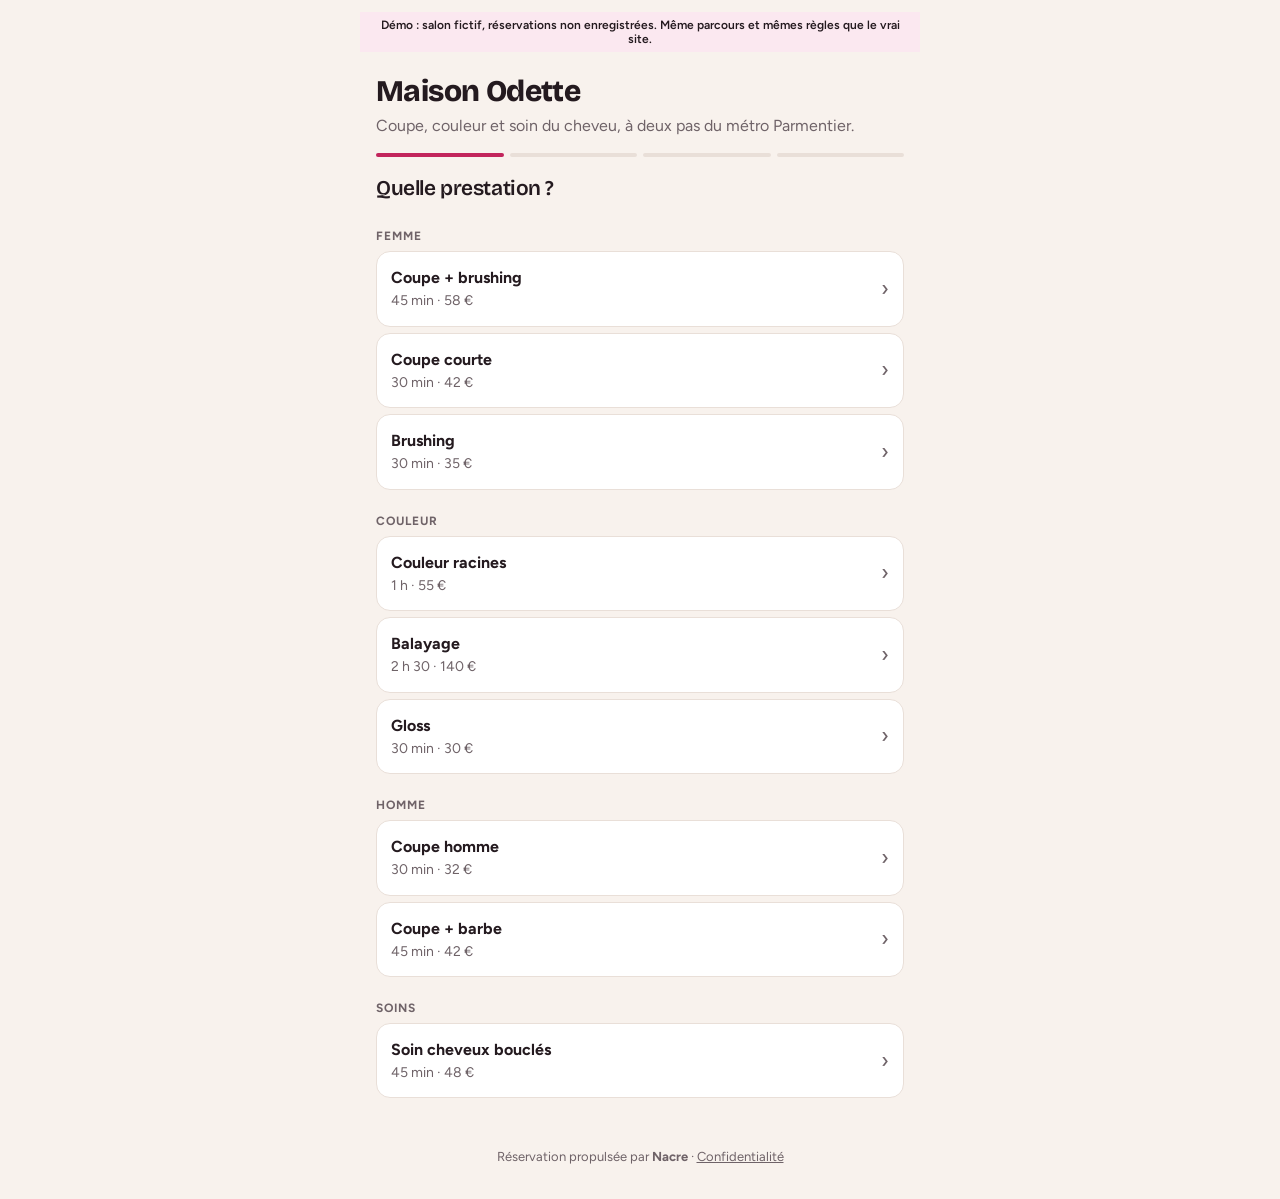
==== index.html @ 0af45c23 "Démo du site de réservation Nacre" ====
<!doctype html>
<html lang="fr">
  <head>
    <meta charset="utf-8" />
    <meta name="viewport" content="width=device-width, initial-scale=1, viewport-fit=cover" />
    <meta name="theme-color" content="#f8f2ed" media="(prefers-color-scheme: light)" />
    <meta name="theme-color" content="#241a1f" media="(prefers-color-scheme: dark)" />
    <title>Prendre rendez-vous</title>
    <link rel="icon" href="./favicon.svg" type="image/svg+xml" />
    <link rel="preconnect" href="https://fonts.googleapis.com" />
    <link rel="preconnect" href="https://fonts.gstatic.com" crossorigin />
    <link
      rel="stylesheet"
      href="https://fonts.googleapis.com/css2?family=Bricolage+Grotesque:opsz,wght@12..96,600;12..96,800&family=Figtree:wght@400;500;600;700&display=swap"
    />
    <script type="module" crossorigin src="./assets/index-3bHkQhDy.js"></script>
    <link rel="stylesheet" crossorigin href="./assets/index-DagmU7ze.css">
  </head>
  <body>
    <div id="root"></div>
  </body>
</html>
---- assets/index-DagmU7ze.css ----
:root{--bg: #f8f2ed;--card: #ffffff;--fg: #241a1f;--muted: #6f6368;--line: #e9dfd8;--accent: #c2255c;--accent-ink: #ffffff;--accent-soft: #fbe8f0;--ok: #1d8257;--danger: #b42318;--display: "Bricolage Grotesque", "Avenir Next", system-ui, sans-serif;--body: "Figtree", -apple-system, system-ui, sans-serif;color-scheme:light}@media(prefers-color-scheme:dark){:root{--bg: #241a1f;--card: #2f2328;--fg: #f8f2ed;--muted: #b8aab0;--line: #43343b;--accent: #f0598a;--accent-ink: #1b0a12;--accent-soft: #3a1827;color-scheme:dark}}*{box-sizing:border-box}html,body{margin:0;background:var(--bg);color:var(--fg);font-family:var(--body);font-size:16px;line-height:1.45}.shell{max-width:560px;margin:0 auto;padding-block:max(16px,env(safe-area-inset-top)) 32px;padding-left:max(16px,env(safe-area-inset-left));padding-right:max(16px,env(safe-area-inset-right));display:flex;flex-direction:column;gap:16px;min-height:100dvh}h1,h2{font-family:var(--display);letter-spacing:-.02em;margin:0;text-wrap:balance}h1{font-size:30px;font-weight:800;line-height:1.05}h2{font-size:21px;font-weight:600;margin-bottom:12px}p{margin:0}.muted{color:var(--muted)}.small{font-size:13px}.head{padding-top:8px;display:flex;flex-direction:column;gap:6px}.steps{display:flex;gap:6px}.steps span{flex:1;height:4px;border-radius:2px;background:var(--line);transition:background .25s}.steps span.on{background:var(--accent)}.summary{display:flex;flex-wrap:wrap;gap:8px}.pill{font:600 13px var(--body);color:var(--fg);background:var(--accent-soft);border:0;border-radius:999px;padding:7px 12px;cursor:pointer}section{display:flex;flex-direction:column;gap:6px}.group{display:flex;flex-direction:column;gap:6px;margin-bottom:10px}.cat{font:700 12px var(--body);text-transform:uppercase;letter-spacing:.08em;color:var(--muted);margin:8px 0 2px}.row{display:flex;align-items:center;gap:12px;width:100%;text-align:left;background:var(--card);color:var(--fg);border:1px solid var(--line);border-radius:14px;padding:14px;font:inherit;cursor:pointer;transition:transform .1s,border-color .15s}.row:active{transform:scale(.985)}.row.picked{border-color:var(--accent)}.row-main{display:flex;flex-direction:column;gap:2px;flex:1;min-width:0}.row-main .muted{font-size:14px}.dot{width:10px;height:10px;border-radius:50%;flex:none}.chev{color:var(--muted);font-size:22px;line-height:1}.link{background:none;border:0;color:var(--accent);font:600 15px var(--body);padding:6px 0;cursor:pointer;text-align:left}.back{align-self:flex-start;margin-bottom:2px}.days{display:flex;gap:6px;overflow-x:auto;padding-bottom:6px;margin:0 -16px;padding-left:16px;padding-right:16px;scrollbar-width:none}.days::-webkit-scrollbar{display:none}.day{flex:none;width:64px;display:flex;flex-direction:column;align-items:center;gap:2px;padding:8px 4px;border-radius:12px;border:1px solid var(--line);background:var(--card);color:var(--fg);font:inherit;cursor:pointer}.day .wd{font-size:11px;font-weight:700;text-transform:uppercase;letter-spacing:.04em}.day .dn{font:700 20px var(--display)}.day .cnt{font-size:10px;color:var(--accent);font-weight:600;white-space:nowrap}.day.on{background:var(--fg);color:var(--bg);border-color:var(--fg)}.day.on .cnt{color:var(--bg)}.day.off{opacity:.5;cursor:default}.day.off .cnt{color:var(--muted)}.times{display:grid;grid-template-columns:repeat(auto-fill,minmax(76px,1fr));gap:8px}.time{padding:10px 0;border-radius:10px;border:1px solid var(--line);background:var(--card);color:var(--fg);font:600 15px var(--body);font-variant-numeric:tabular-nums;cursor:pointer}.time.on,.time:active{background:var(--accent);color:var(--accent-ink);border-color:var(--accent)}.form{display:flex;flex-direction:column;gap:14px}.form label{display:flex;flex-direction:column;gap:6px;font-weight:600;font-size:14px}.form input:not([type=checkbox]){font:400 17px var(--body);color:var(--fg);background:var(--card);border:1px solid var(--line);border-radius:12px;padding:12px 14px;width:100%}.form input:focus{outline:2px solid var(--accent);outline-offset:1px;border-color:transparent}.check{flex-direction:row!important;align-items:flex-start;gap:10px!important;font-weight:400!important}.check input{margin-top:3px;accent-color:var(--accent);width:18px;height:18px}.btn{display:block;width:100%;text-align:center;text-decoration:none;background:var(--accent);color:var(--accent-ink);border:0;border-radius:14px;padding:15px;font:700 17px var(--body);cursor:pointer;transition:transform .1s}.btn:active{transform:scale(.98)}.btn:disabled{opacity:.6}.btn.danger{background:var(--danger);color:#fff}.err{color:var(--danger);font-weight:600}.done{align-items:center;text-align:center;gap:12px;padding-top:16px}.done .ok{width:64px;height:64px;border-radius:50%;background:var(--ok);color:#fff;font:700 32px var(--display);display:grid;place-items:center}.done .ok.off{background:var(--muted)}.done .lead{font-size:18px;font-weight:600}.done .btn{max-width:320px}.done code{font-size:12px;word-break:break-all}.confirm{display:flex;flex-direction:column;gap:8px;align-items:center;background:var(--card);border:1px solid var(--line);border-radius:14px;padding:14px;width:100%}.foot{margin-top:auto;padding-top:24px;font-size:13px;color:var(--muted);text-align:center}.foot a{color:inherit}.demo-note{font:600 12px var(--body);text-align:center;padding:6px 12px;margin:-4px -16px 0;background:var(--accent-soft);color:var(--fg)}
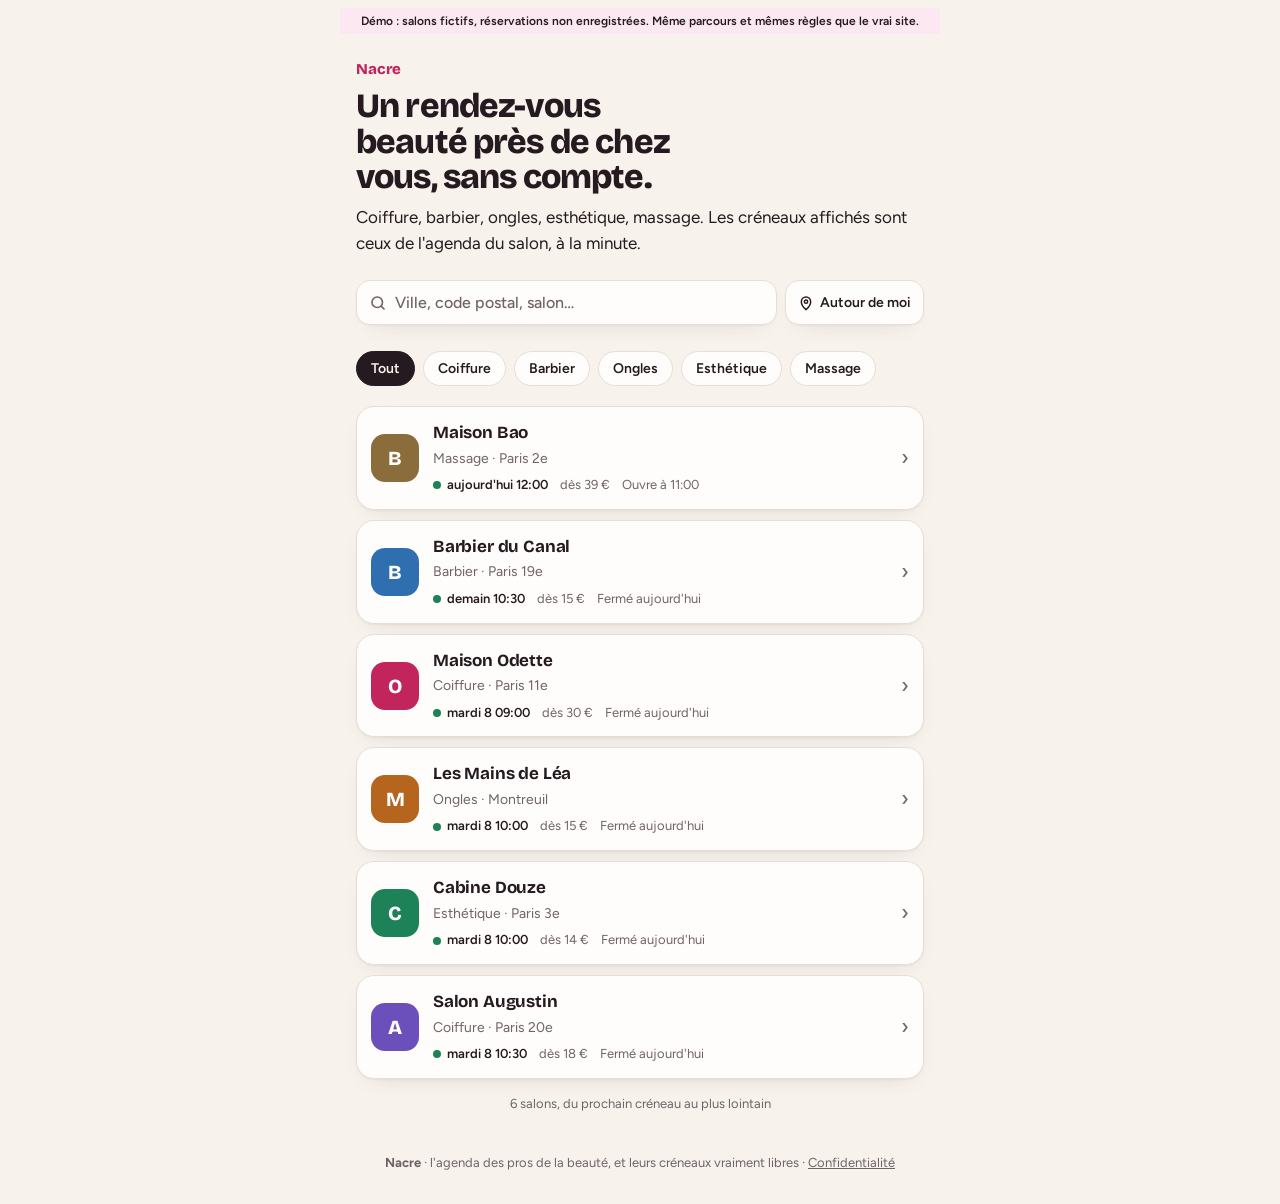
==== commit 456a2a24: "Démo du 03/11/2026 22:27 depuis reservation 1dead70" ====
--- a/index.html
+++ b/index.html
@@ -5,7 +5,7 @@
     <meta name="viewport" content="width=device-width, initial-scale=1, viewport-fit=cover" />
     <meta name="theme-color" content="#f8f2ed" media="(prefers-color-scheme: light)" />
     <meta name="theme-color" content="#241a1f" media="(prefers-color-scheme: dark)" />
-    <title>Prendre rendez-vous</title>
+    <title>Nacre · prendre rendez-vous</title>
     <link rel="icon" href="./favicon.svg" type="image/svg+xml" />
     <link rel="preconnect" href="https://fonts.googleapis.com" />
     <link rel="preconnect" href="https://fonts.gstatic.com" crossorigin />
@@ -13,8 +13,8 @@
       rel="stylesheet"
       href="https://fonts.googleapis.com/css2?family=Bricolage+Grotesque:opsz,wght@12..96,600;12..96,800&family=Figtree:wght@400;500;600;700&display=swap"
     />
-    <script type="module" crossorigin src="./assets/index-3bHkQhDy.js"></script>
-    <link rel="stylesheet" crossorigin href="./assets/index-DagmU7ze.css">
+    <script type="module" crossorigin src="./assets/index-tiR8P-Mp.js"></script>
+    <link rel="stylesheet" crossorigin href="./assets/index-JSZnSFNz.css">
   </head>
   <body>
     <div id="root"></div>
--- a/assets/index-JSZnSFNz.css
+++ b/assets/index-JSZnSFNz.css
@@ -0,0 +1 @@
+:root{--bg: #f8f2ed;--card: #fffdfb;--fg: #241a1f;--muted: #6f6368;--line: #e8ddd5;--line-strong: #d9ccc2;--accent: #c2255c;--accent-ink: #ffffff;--accent-soft: #fbe8f0;--ok: #1d8257;--danger: #b42318;--shadow: 0 1px 2px rgba(36, 26, 31, .04), 0 8px 24px -16px rgba(36, 26, 31, .25);--display: "Bricolage Grotesque", "Avenir Next", system-ui, sans-serif;--body: "Figtree", -apple-system, system-ui, sans-serif;--ease: cubic-bezier(.2, .8, .2, 1);color-scheme:light}@media(prefers-color-scheme:dark){:root{--bg: #1d1418;--card: #2a1f24;--fg: #f8f2ed;--muted: #b3a5ab;--line: #3b2d33;--line-strong: #4c3c43;--accent: #f0598a;--accent-ink: #1b0a12;--accent-soft: #3a1827;--shadow: 0 1px 2px rgba(0,0,0,.3), 0 8px 24px -16px rgba(0,0,0,.6);color-scheme:dark}}*{box-sizing:border-box;-webkit-tap-highlight-color:transparent}html,body{margin:0;background:var(--bg);color:var(--fg);font-family:var(--body);font-size:16px;line-height:1.45}html{scroll-behavior:smooth}.shell{max-width:600px;margin:0 auto;padding-block:max(12px,env(safe-area-inset-top)) 32px;padding-left:max(16px,env(safe-area-inset-left));padding-right:max(16px,env(safe-area-inset-right));display:flex;flex-direction:column;gap:16px;min-height:100dvh}.page{display:flex;flex-direction:column;gap:16px;animation:appear .22s var(--ease)}@keyframes appear{0%{opacity:0;transform:translateY(6px)}to{opacity:1;transform:none}}h1,h2{font-family:var(--display);margin:0;text-wrap:balance;font-optical-sizing:auto}h1{font-size:clamp(28px,7vw,34px);font-weight:800;line-height:1.05;letter-spacing:-.025em}h2{font-size:21px;font-weight:700;letter-spacing:-.015em;margin-bottom:10px}p{margin:0}.muted{color:var(--muted)}.small{font-size:13px}.center{text-align:center}.open{color:var(--ok);font-weight:600}.lead{font-size:17px;line-height:1.5;max-width:34em}.eyebrow{font:700 12px var(--body);text-transform:uppercase;letter-spacing:.09em}.hero{display:flex;flex-direction:column;gap:10px;padding-top:10px}.brand{font:800 15px var(--display);letter-spacing:-.01em;color:var(--accent)}.hero h1{max-width:12em}.searchbar{position:sticky;top:max(0px,env(safe-area-inset-top));z-index:5;display:flex;gap:8px;margin:0 -16px;padding:8px 16px;background:color-mix(in srgb,var(--bg) 78%,transparent);-webkit-backdrop-filter:blur(16px) saturate(160%);backdrop-filter:blur(16px) saturate(160%)}@media(prefers-reduced-transparency:reduce){.searchbar{background:var(--bg);-webkit-backdrop-filter:none;backdrop-filter:none}}.search{flex:1;display:flex;align-items:center;gap:8px;background:var(--card);border:1px solid var(--line);border-radius:14px;padding:0 12px;min-width:0;box-shadow:var(--shadow);color:var(--muted)}.search:focus-within{border-color:var(--accent);box-shadow:0 0 0 3px var(--accent-soft)}.search input{flex:1;min-width:0;border:0;background:none;font:500 16px var(--body);color:var(--fg);padding:12px 0;outline:none}.search input::placeholder{color:var(--muted)}.search input::-webkit-search-cancel-button{display:none}.clear{border:0;background:var(--line);color:var(--fg);width:22px;height:22px;border-radius:50%;font-size:16px;line-height:1;cursor:pointer}.near{display:flex;align-items:center;gap:6px;border:1px solid var(--line);background:var(--card);color:var(--fg);border-radius:14px;padding:0 12px;font:600 14px var(--body);cursor:pointer;white-space:nowrap;box-shadow:var(--shadow);transition:transform .1s ease-out,background .15s}.near.on{background:var(--fg);color:var(--bg);border-color:var(--fg)}.near:active{transform:scale(.96)}.chips{display:flex;gap:8px;overflow-x:auto;margin:0 -16px;padding:2px 16px 4px;scrollbar-width:none}.chips::-webkit-scrollbar{display:none}.chip{flex:none;border:1px solid var(--line);background:var(--card);color:var(--fg);border-radius:999px;padding:8px 14px;font:600 14px var(--body);cursor:pointer;transition:transform .1s ease-out,background .15s,color .15s}.chip.on{background:var(--fg);color:var(--bg);border-color:var(--fg)}.chip:active{transform:scale(.95)}.list{display:flex;flex-direction:column;gap:10px}.card{display:flex;align-items:center;gap:14px;text-decoration:none;color:inherit;background:var(--card);border:1px solid var(--line);border-radius:18px;padding:14px;box-shadow:var(--shadow);transition:transform .12s var(--ease),border-color .15s}.card:active{transform:scale(.985)}@media(hover:hover){.card:hover{border-color:var(--line-strong)}}.card.skeleton{height:92px;background:linear-gradient(100deg,var(--card) 40%,var(--line) 50%,var(--card) 60%);background-size:300% 100%;animation:shimmer 1.4s linear infinite;border-color:transparent}.card.skeleton.tall{height:220px}@keyframes shimmer{to{background-position:-300% 0}}.mono{flex:none;width:48px;height:48px;border-radius:14px;color:#fff;display:grid;place-items:center;font:800 20px var(--display);letter-spacing:-.02em}.mono.small{width:32px;height:32px;border-radius:10px;font-size:15px}.card-main{flex:1;min-width:0;display:flex;flex-direction:column;gap:3px;font-size:14px}.card-top{display:flex;align-items:baseline;justify-content:space-between;gap:8px}.card-top strong{font-size:17px;font-family:var(--display);letter-spacing:-.01em}.dist{font-variant-numeric:tabular-nums;color:var(--muted);font-size:13px;white-space:nowrap}.card-foot{display:flex;flex-wrap:wrap;gap:4px 12px;margin-top:4px;font-size:13px}.next{font-weight:600;display:inline-flex;align-items:center;gap:6px}.dot{width:8px;height:8px;border-radius:50%;display:inline-block;background:var(--muted)}.dot.ok{background:var(--ok)}.empty{padding:32px 8px;text-align:center;color:var(--muted);text-wrap:balance}.topnav{margin-bottom:-8px}.head{display:flex;flex-direction:column;gap:8px}.steps{display:flex;gap:6px}.steps span{flex:1;height:4px;border-radius:2px;background:var(--line);transition:background .25s var(--ease)}.steps span.on{background:var(--accent)}.summary{display:flex;flex-wrap:wrap;gap:8px}.pill{font:600 13px var(--body);color:var(--fg);background:var(--accent-soft);border:0;border-radius:999px;padding:7px 12px;cursor:pointer;transition:transform .1s ease-out}.pill:active{transform:scale(.95)}section{display:flex;flex-direction:column;gap:6px}.group{display:flex;flex-direction:column;gap:6px;margin-bottom:10px}.cat{font:700 12px var(--body);text-transform:uppercase;letter-spacing:.08em;color:var(--muted);margin:8px 0 2px}.row{display:flex;align-items:center;gap:12px;width:100%;text-align:left;background:var(--card);color:var(--fg);border:1px solid var(--line);border-radius:14px;padding:14px;font:inherit;cursor:pointer;transition:transform .1s ease-out,border-color .15s}.row:active{transform:scale(.985)}.row.picked{border-color:var(--accent)}.row-main{display:flex;flex-direction:column;gap:2px;flex:1;min-width:0}.row-main .muted{font-size:14px}.chev{color:var(--muted);font-size:22px;line-height:1}.team{margin-top:8px}.avatars{display:flex;flex-direction:column;gap:10px;font-size:14px}.avatar{display:flex;align-items:center;gap:10px}.link{background:none;border:0;color:var(--accent);font:600 15px var(--body);padding:6px 0;cursor:pointer;text-align:left;text-decoration:none}.back{align-self:flex-start;margin-bottom:2px}.days{display:flex;gap:6px;overflow-x:auto;padding-bottom:6px;margin:0 -16px;padding-left:16px;padding-right:16px;scrollbar-width:none;scroll-snap-type:x proximity}.days::-webkit-scrollbar{display:none}.day{flex:none;width:64px;scroll-snap-align:start;display:flex;flex-direction:column;align-items:center;gap:2px;padding:8px 4px;border-radius:12px;border:1px solid var(--line);background:var(--card);color:var(--fg);font:inherit;cursor:pointer;transition:transform .1s ease-out,background .15s,color .15s}.day:active:not(:disabled){transform:scale(.95)}.day .wd{font-size:11px;font-weight:700;text-transform:uppercase;letter-spacing:.04em}.day .dn{font:700 20px var(--display)}.day .cnt{font-size:10px;color:var(--accent);font-weight:600;white-space:nowrap}.day.on{background:var(--fg);color:var(--bg);border-color:var(--fg)}.day.on .cnt{color:var(--bg)}.day.off{opacity:.5;cursor:default}.day.off .cnt{color:var(--muted)}.times{display:grid;grid-template-columns:repeat(auto-fill,minmax(76px,1fr));gap:8px}.time{padding:10px 0;border-radius:10px;border:1px solid var(--line);background:var(--card);color:var(--fg);font:600 15px var(--body);font-variant-numeric:tabular-nums;cursor:pointer;transition:transform .1s ease-out,background .12s,color .12s}.time.on,.time:active{background:var(--accent);color:var(--accent-ink);border-color:var(--accent);transform:scale(.96)}.form{display:flex;flex-direction:column;gap:14px}.form label{display:flex;flex-direction:column;gap:6px;font-weight:600;font-size:14px}.form input:not([type=checkbox]){font:400 17px var(--body);color:var(--fg);background:var(--card);border:1px solid var(--line);border-radius:12px;padding:12px 14px;width:100%}.form input:focus{outline:2px solid var(--accent);outline-offset:1px;border-color:transparent}.check{flex-direction:row!important;align-items:flex-start;gap:10px!important;font-weight:400!important}.check input{margin-top:3px;accent-color:var(--accent);width:18px;height:18px}.btn{display:block;width:100%;text-align:center;text-decoration:none;background:var(--accent);color:var(--accent-ink);border:0;border-radius:14px;padding:15px;font:700 17px var(--body);cursor:pointer;transition:transform .1s ease-out}.btn:active{transform:scale(.98)}.btn:disabled{opacity:.6}.btn.danger{background:var(--danger);color:#fff}.err{color:var(--danger);font-weight:600}.done{align-items:center;text-align:center;gap:12px;padding-top:16px}.done .ok{width:64px;height:64px;border-radius:50%;background:var(--ok);color:#fff;font:700 32px var(--display);display:grid;place-items:center;animation:pop .32s var(--ease)}@keyframes pop{0%{transform:scale(.6);opacity:0}to{transform:none;opacity:1}}.done .ok.off{background:var(--muted);animation:none}.done .lead{font-size:18px;font-weight:600}.done .btn{max-width:320px}.done code{font-size:12px;word-break:break-all}.confirm{display:flex;flex-direction:column;gap:8px;align-items:center;background:var(--card);border:1px solid var(--line);border-radius:14px;padding:14px;width:100%}.foot{margin-top:auto;padding-top:24px;font-size:13px;color:var(--muted);text-align:center;text-wrap:balance}.foot a{color:inherit}.demo-note{font:600 12px var(--body);text-align:center;padding:6px 12px;margin:-4px -16px 0;background:var(--accent-soft);color:var(--fg)}@media(prefers-reduced-motion:reduce){html{scroll-behavior:auto}.page{animation:fade .15s ease}@keyframes fade{0%{opacity:0}to{opacity:1}}.done .ok,.card.skeleton{animation:none}.card:active,.row:active,.btn:active,.chip:active,.near:active,.day:active:not(:disabled),.time:active,.pill:active{transform:none}}@media(prefers-contrast:more){:root{--line: var(--fg);--muted: var(--fg)}.searchbar{background:var(--bg);backdrop-filter:none}}
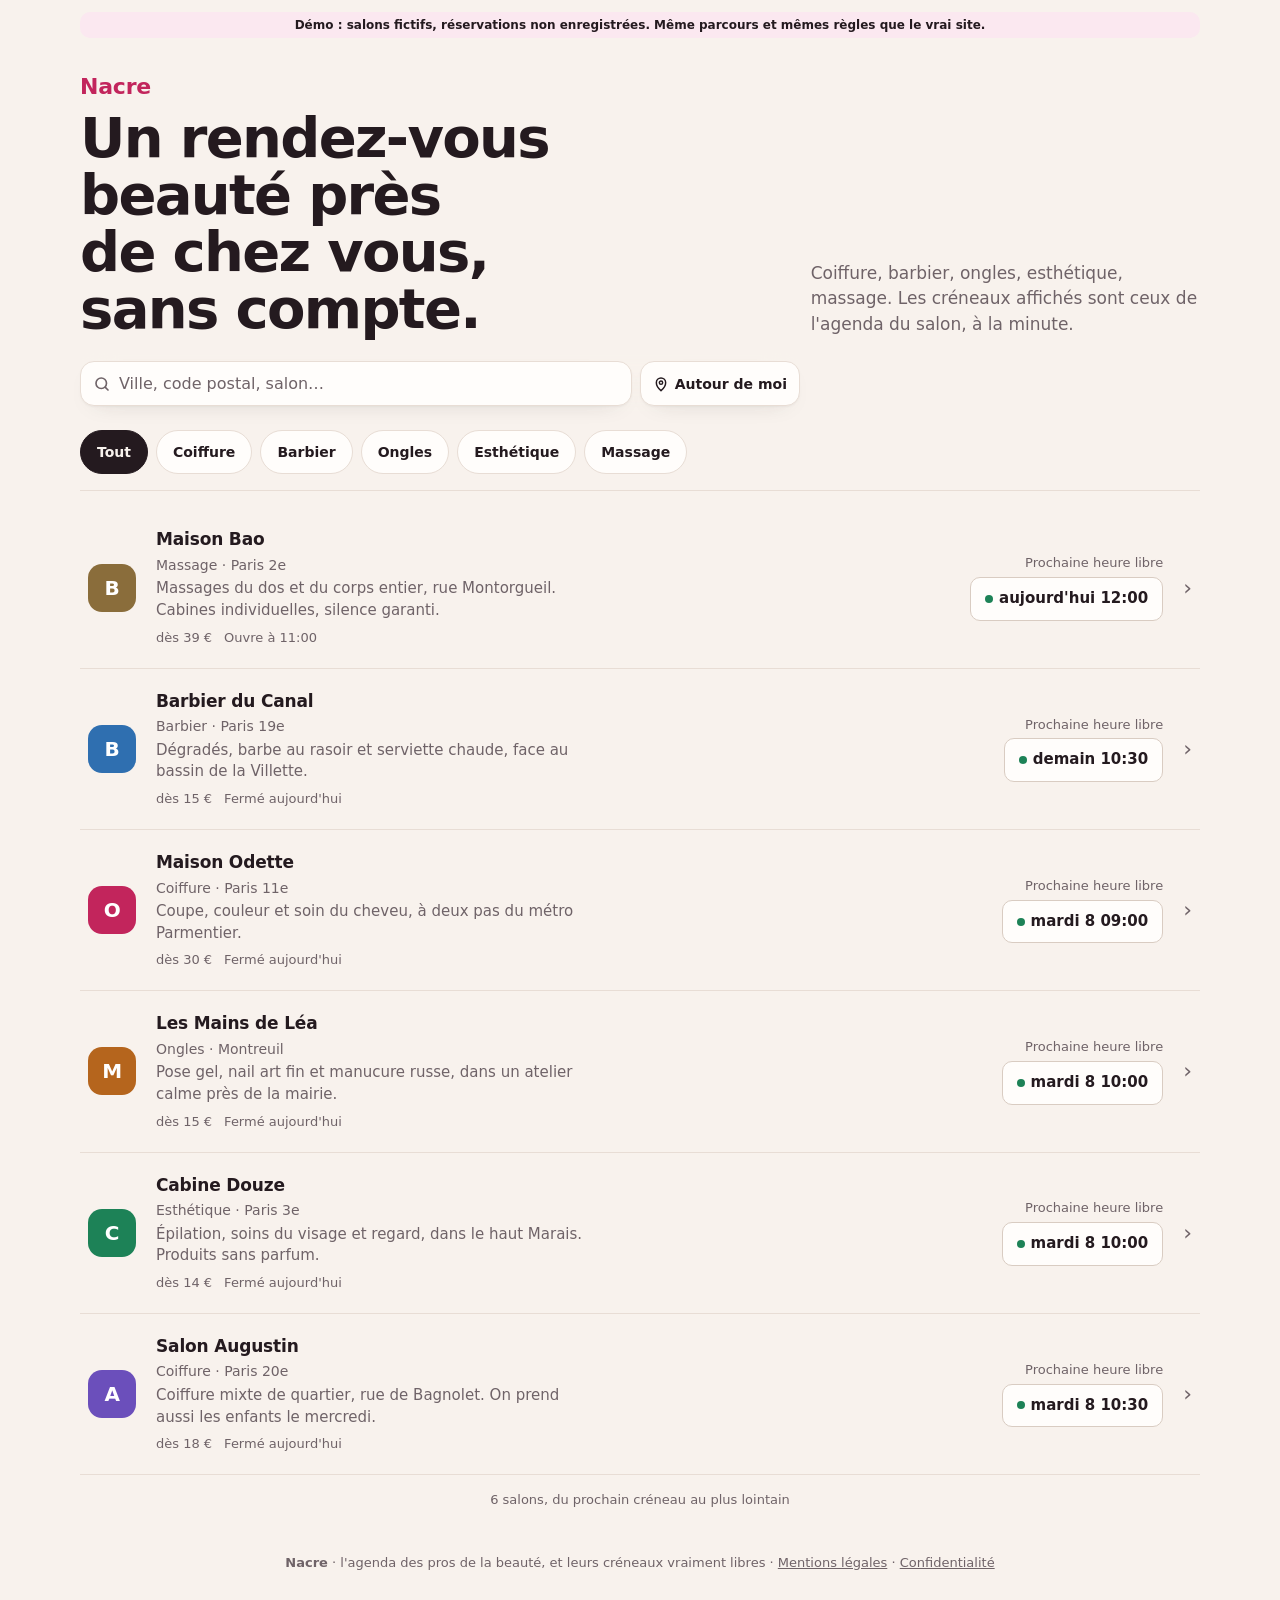
==== commit 90b5223d: "Démo du 11/11/2026 19:03 depuis reservation 4e22351" ====
--- a/index.html
+++ b/index.html
@@ -7,14 +7,9 @@
     <meta name="theme-color" content="#241a1f" media="(prefers-color-scheme: dark)" />
     <title>Nacre · prendre rendez-vous</title>
     <link rel="icon" href="./favicon.svg" type="image/svg+xml" />
-    <link rel="preconnect" href="https://fonts.googleapis.com" />
-    <link rel="preconnect" href="https://fonts.gstatic.com" crossorigin />
-    <link
-      rel="stylesheet"
-      href="https://fonts.googleapis.com/css2?family=Bricolage+Grotesque:opsz,wght@12..96,600;12..96,800&family=Figtree:wght@400;500;600;700&display=swap"
-    />
-    <script type="module" crossorigin src="./assets/index-tiR8P-Mp.js"></script>
-    <link rel="stylesheet" crossorigin href="./assets/index-JSZnSFNz.css">
+    <script type="module" crossorigin src="./assets/index-DbRKZr3S.js"></script>
+    <link rel="modulepreload" crossorigin href="./assets/scheduling-Bbv402hZ.js">
+    <link rel="stylesheet" crossorigin href="./assets/index-CCqzQRL7.css">
   </head>
   <body>
     <div id="root"></div>
--- a/assets/index-CCqzQRL7.css
+++ b/assets/index-CCqzQRL7.css
@@ -0,0 +1 @@
+@font-face{font-family:Bricolage Grotesque;font-style:normal;font-display:swap;font-weight:200 800;src:url(./bricolage-grotesque-latin-opsz-normal-Cre6nC2_.woff2) format("woff2-variations");unicode-range:U+0000-00FF,U+0131,U+0152-0153,U+02BB-02BC,U+02C6,U+02DA,U+02DC,U+0304,U+0308,U+0329,U+2000-206F,U+20AC,U+2122,U+2191,U+2193,U+2212,U+2215,U+FEFF,U+FFFD}@font-face{font-family:Bricolage Grotesque;font-style:normal;font-display:swap;font-weight:200 800;src:url(./bricolage-grotesque-latin-ext-opsz-normal-IcJDqblK.woff2) format("woff2-variations");unicode-range:U+0100-02BA,U+02BD-02C5,U+02C7-02CC,U+02CE-02D7,U+02DD-02FF,U+0304,U+0308,U+0329,U+1D00-1DBF,U+1E00-1E9F,U+1EF2-1EFF,U+2020,U+20A0-20AB,U+20AD-20C0,U+2113,U+2C60-2C7F,U+A720-A7FF}@font-face{font-family:Figtree;font-style:normal;font-display:swap;font-weight:300 900;src:url(./figtree-latin-wght-normal-D_ZTVpCC.woff2) format("woff2-variations");unicode-range:U+0000-00FF,U+0131,U+0152-0153,U+02BB-02BC,U+02C6,U+02DA,U+02DC,U+0304,U+0308,U+0329,U+2000-206F,U+20AC,U+2122,U+2191,U+2193,U+2212,U+2215,U+FEFF,U+FFFD}@font-face{font-family:Figtree;font-style:normal;font-display:swap;font-weight:300 900;src:url(./figtree-latin-ext-wght-normal-DCwSJGxG.woff2) format("woff2-variations");unicode-range:U+0100-02BA,U+02BD-02C5,U+02C7-02CC,U+02CE-02D7,U+02DD-02FF,U+0304,U+0308,U+0329,U+1D00-1DBF,U+1E00-1E9F,U+1EF2-1EFF,U+2020,U+20A0-20AB,U+20AD-20C0,U+2113,U+2C60-2C7F,U+A720-A7FF}:root{--bg: #f8f2ed;--card: #fffdfb;--fg: #241a1f;--muted: #6f6368;--line: #e8ddd5;--line-strong: #d9ccc2;--accent: #c2255c;--accent-ink: #ffffff;--accent-soft: #fbe8f0;--ok: #1d8257;--ok-text: #17704a;--danger: #b42318;--gutter: 16px;--shadow: 0 1px 2px rgba(36, 26, 31, .04), 0 8px 24px -16px rgba(36, 26, 31, .25);--display: "Bricolage Grotesque", "Avenir Next", system-ui, sans-serif;--body: "Figtree", -apple-system, system-ui, sans-serif;--ease: cubic-bezier(.2, .8, .2, 1);color-scheme:light}@media(prefers-color-scheme:dark){:root{--bg: #1d1418;--card: #2a1f24;--fg: #f8f2ed;--muted: #b3a5ab;--line: #3b2d33;--line-strong: #4c3c43;--accent: #f0598a;--accent-ink: #1b0a12;--accent-soft: #3a1827;--ok-text: #4cc38a;--shadow: 0 1px 2px rgba(0,0,0,.3), 0 8px 24px -16px rgba(0,0,0,.6);color-scheme:dark}}*{box-sizing:border-box;-webkit-tap-highlight-color:transparent}html,body{margin:0;background:var(--bg);color:var(--fg);font-family:var(--body);font-size:100%;line-height:1.45}html{scroll-behavior:smooth}.shell{max-width:600px;margin:0 auto;padding-block:max(12px,env(safe-area-inset-top)) 32px;padding-left:max(var(--gutter),env(safe-area-inset-left));padding-right:max(var(--gutter),env(safe-area-inset-right));display:flex;flex-direction:column;gap:16px;min-height:100dvh}.page{display:flex;flex-direction:column;gap:16px;animation:appear .22s var(--ease)}@keyframes appear{0%{opacity:0;transform:translateY(6px)}to{opacity:1;transform:none}}h1,h2{font-family:var(--display);margin:0;text-wrap:balance;font-optical-sizing:auto}h1{font-size:clamp(1.75rem,7vw,2.125rem);font-weight:800;line-height:1.05;letter-spacing:-.025em}h2{font-size:1.3125rem;font-weight:700;letter-spacing:-.015em;margin-bottom:10px}p{margin:0}.muted{color:var(--muted)}.small{font-size:.8125rem}.center{text-align:center}.open{color:var(--ok-text);font-weight:600}.lead{font-size:1.0625rem;line-height:1.5;max-width:34em}.eyebrow{font:700 .75rem var(--body);text-transform:uppercase;letter-spacing:.09em}.hero{display:flex;flex-direction:column;gap:10px;padding-top:10px}.brand{font:800 .9375rem var(--display);letter-spacing:-.01em;color:var(--accent)}.hero h1{max-width:12em}.searchbar{position:sticky;top:max(0px,env(safe-area-inset-top));z-index:5;display:flex;gap:8px;padding:8px 0;margin:0 calc(-1 * var(--gutter));padding-left:var(--gutter);padding-right:var(--gutter);background:color-mix(in srgb,var(--bg) 78%,transparent);-webkit-backdrop-filter:blur(16px) saturate(160%);backdrop-filter:blur(16px) saturate(160%)}@media(prefers-reduced-transparency:reduce){.searchbar{background:var(--bg);-webkit-backdrop-filter:none;backdrop-filter:none}}.search{flex:1;display:flex;align-items:center;gap:8px;background:var(--card);border:1px solid var(--line);border-radius:14px;padding:0 12px;min-width:0;box-shadow:var(--shadow);color:var(--muted)}.search:focus-within{border-color:var(--accent);box-shadow:0 0 0 3px var(--accent-soft)}.search input{flex:1;min-width:0;border:0;background:none;font:500 1rem var(--body);color:var(--fg);padding:12px 0;outline:none}.search input::placeholder{color:var(--muted)}.search input::-webkit-search-cancel-button{display:none}.clear{border:0;background:none;color:var(--fg);width:44px;height:44px;margin:0 -11px;display:grid;place-items:center;cursor:pointer;flex:none}.clear span{width:22px;height:22px;border-radius:50%;background:var(--line);display:grid;place-items:center;font-size:1rem;line-height:1}.near{display:flex;align-items:center;gap:6px;border:1px solid var(--line);background:var(--card);color:var(--fg);border-radius:14px;padding:0 12px;font:600 .875rem var(--body);cursor:pointer;white-space:nowrap;box-shadow:var(--shadow);transition:transform .1s ease-out,background .15s}.near.on{background:var(--fg);color:var(--bg);border-color:var(--fg)}.near:active{transform:scale(.96)}.chips{display:flex;gap:8px;overflow-x:auto;margin:0 calc(-1 * var(--gutter));padding:2px var(--gutter) 4px;scrollbar-width:none}.chips::-webkit-scrollbar{display:none}.chip{flex:none;border:1px solid var(--line);background:var(--card);color:var(--fg);border-radius:999px;padding:0 16px;min-height:44px;font:600 .875rem var(--body);cursor:pointer;transition:transform .1s ease-out,background .15s,color .15s}.chip.on{background:var(--fg);color:var(--bg);border-color:var(--fg)}.chip:active{transform:scale(.95)}.list{display:flex;flex-direction:column;gap:10px}.card{display:grid;grid-template-columns:48px minmax(0,1fr) auto;grid-template-areas:"mono main chev" "mono slot chev";align-items:center;column-gap:14px;row-gap:6px;text-decoration:none;color:inherit;background:var(--card);border:1px solid var(--line);border-radius:18px;padding:14px;box-shadow:var(--shadow);transition:transform .12s var(--ease),border-color .15s}.card:active{transform:scale(.985)}@media(hover:hover){.card:hover{border-color:var(--line-strong)}}.card.skeleton{height:92px;background:linear-gradient(100deg,var(--card) 40%,var(--line) 50%,var(--card) 60%);background-size:300% 100%;animation:shimmer 1.4s linear infinite;border-color:transparent}.card.skeleton.tall{height:220px}@keyframes shimmer{to{background-position:-300% 0}}.mono{flex:none;width:48px;height:48px;border-radius:14px;color:#fff;display:grid;place-items:center;font:800 1.25rem var(--display);letter-spacing:-.02em}.mono.small{width:32px;height:32px;border-radius:10px;font-size:.9375rem}.card-main{flex:1;min-width:0;display:flex;flex-direction:column;gap:3px;font-size:.875rem}.card-top{display:flex;align-items:baseline;justify-content:space-between;gap:8px}.card-top strong{font-size:1.0625rem;font-family:var(--display);letter-spacing:-.01em}.dist{font-variant-numeric:tabular-nums;color:var(--muted);font-size:.8125rem;white-space:nowrap}.card .mono{grid-area:mono}.card-main{grid-area:main}.card .chev{grid-area:chev}.card-tag{display:none}.card-slot{grid-area:slot;font-size:.8125rem}.card-slot .when{display:none}.card-foot{display:flex;flex-wrap:wrap;gap:4px 12px;margin-top:4px;font-size:.8125rem}.next{font-weight:600;display:inline-flex;align-items:center;gap:6px}.dot{width:8px;height:8px;border-radius:50%;display:inline-block;background:var(--muted)}.dot.ok{background:var(--ok)}.empty{padding:32px 8px;text-align:center;color:var(--muted);text-wrap:balance}.topnav{margin-bottom:-8px}.salon-kind{color:var(--salon, var(--accent))}@media(prefers-color-scheme:dark){.salon-kind{color:var(--accent)}}.head{display:flex;flex-direction:column;gap:8px}.steps{display:flex;gap:6px}.steps span{flex:1;height:4px;border-radius:2px;background:var(--line);transition:background .25s var(--ease)}.steps span.on{background:var(--accent)}.summary{display:flex;flex-wrap:wrap;gap:8px}.pill{font:600 .8125rem var(--body);color:var(--fg);background:var(--accent-soft);border:0;border-radius:999px;padding:7px 14px;min-height:44px;cursor:pointer;transition:transform .1s ease-out}.pill:active{transform:scale(.95)}section{display:flex;flex-direction:column;gap:6px}.group{display:flex;flex-direction:column;gap:6px;margin-bottom:10px}.cat{font:700 .75rem var(--body);text-transform:uppercase;letter-spacing:.08em;color:var(--muted);margin:8px 0 2px}.row{display:flex;align-items:center;gap:12px;width:100%;text-align:left;background:var(--card);color:var(--fg);border:1px solid var(--line);border-radius:14px;padding:14px;font:inherit;cursor:pointer;transition:transform .1s ease-out,border-color .15s}.row:active{transform:scale(.985)}.row.picked{border-color:var(--accent)}.row-main{display:flex;flex-direction:column;gap:2px;flex:1;min-width:0}.row-main .muted{font-size:.875rem}.chev{color:var(--muted);font-size:1.375rem;line-height:1}.team{margin-top:8px}.avatars{display:flex;flex-direction:column;gap:10px;font-size:.875rem}.avatar{display:flex;align-items:center;gap:10px}.link{background:none;border:0;color:var(--accent);font:600 .9375rem var(--body);padding:6px 0;min-height:44px;display:inline-flex;align-items:center;cursor:pointer;text-align:left;text-decoration:none}.back{align-self:flex-start;margin-bottom:2px}.days{scroll-behavior:smooth;display:flex;gap:6px;overflow-x:auto;padding-bottom:6px;margin:0 calc(-1 * var(--gutter));padding-left:var(--gutter);padding-right:var(--gutter);scrollbar-width:none;scroll-snap-type:x proximity}.days::-webkit-scrollbar{display:none}.day{flex:none;width:64px;scroll-snap-align:start;display:flex;flex-direction:column;align-items:center;gap:2px;padding:8px 4px;border-radius:12px;border:1px solid var(--line);background:var(--card);color:var(--fg);font:inherit;cursor:pointer;transition:transform .1s ease-out,background .15s,color .15s}.day:active:not(:disabled){transform:scale(.95)}.day .wd{font-size:.6875rem;font-weight:700;text-transform:uppercase;letter-spacing:.04em}.day .dn{font:700 1.25rem var(--display)}.day .cnt{font-size:.6875rem;color:var(--accent);font-weight:600;white-space:nowrap}.day.on{background:var(--fg);color:var(--bg);border-color:var(--fg)}.day.on .cnt{color:var(--bg)}.day.off{opacity:.5;cursor:default}.day.off .cnt{color:var(--muted)}.times{display:grid;grid-template-columns:repeat(auto-fill,minmax(76px,1fr));gap:8px}.time{min-height:44px;padding:10px 0;border-radius:10px;border:1px solid var(--line);background:var(--card);color:var(--fg);font:600 .9375rem var(--body);font-variant-numeric:tabular-nums;cursor:pointer;transition:transform .1s ease-out,background .12s,color .12s}.time.on,.time:active{background:var(--accent);color:var(--accent-ink);border-color:var(--accent);transform:scale(.96)}.form{display:flex;flex-direction:column;gap:14px}.form label{display:flex;flex-direction:column;gap:6px;font-weight:600;font-size:.875rem}.form input:not([type=checkbox]){font:400 1.0625rem var(--body);color:var(--fg);background:var(--card);border:1px solid var(--line);border-radius:12px;padding:12px 14px;width:100%}.form input:focus{outline:2px solid var(--accent);outline-offset:1px;border-color:transparent}.check{flex-direction:row!important;align-items:flex-start;gap:10px!important;font-weight:400!important}.check input{margin-top:3px;accent-color:var(--accent);width:18px;height:18px}.btn{display:block;width:100%;text-align:center;text-decoration:none;background:var(--accent);color:var(--accent-ink);border:0;border-radius:14px;padding:15px;font:700 1.0625rem var(--body);cursor:pointer;transition:transform .1s ease-out}.btn:active{transform:scale(.98)}.btn:disabled{opacity:.6}.btn.danger{background:var(--danger);color:#fff}.err{color:var(--danger);font-weight:600}.done{align-items:center;text-align:center;gap:12px;padding-top:16px}.done .ok{width:64px;height:64px;border-radius:50%;background:var(--ok);color:#fff;font:700 2rem var(--display);display:grid;place-items:center;animation:pop .32s var(--ease)}@keyframes pop{0%{transform:scale(.6);opacity:0}to{transform:none;opacity:1}}.done .ok.off{background:var(--muted);animation:none}.done .lead{font-size:1.125rem;font-weight:600}.done .btn{max-width:320px}.done code{font-size:.75rem;word-break:break-all}.confirm{display:flex;flex-direction:column;gap:8px;align-items:center;background:var(--card);border:1px solid var(--line);border-radius:14px;padding:14px;width:100%}.prose{display:flex;flex-direction:column;gap:12px;overflow-wrap:anywhere}.prose h1{margin-bottom:4px}.prose h2{font-size:1.1875rem;margin:14px 0 0}.prose p,.prose li,.prose dd{line-height:1.55;max-width:38em}.prose ul{margin:0;padding-left:20px;display:flex;flex-direction:column;gap:6px}.prose a{color:var(--accent)}.facts{margin:0;display:flex;flex-direction:column;gap:6px}.facts dt{font-weight:700;margin-top:6px}.facts dd{margin:0}.basis{display:block;margin-top:4px;font-size:.875rem;color:var(--muted)}.box{background:var(--card);border:1px solid var(--line);border-radius:14px;padding:12px 14px}.draft{align-self:flex-start;font:700 .75rem var(--body);text-transform:uppercase;letter-spacing:.06em;color:var(--fg);background:var(--accent-soft);border-radius:999px;padding:5px 10px}mark.todo{background:var(--accent-soft);color:var(--accent);font-weight:600;border-radius:4px;padding:0 4px}.check-help{display:block;margin-top:3px}.form a{color:var(--accent)}.foot{margin-top:auto;padding-top:24px;font-size:.8125rem;color:var(--muted);text-align:center;text-wrap:balance}.foot a{color:inherit}.demo-note{font:600 .75rem var(--body);text-align:center;padding:6px 12px;margin:-4px calc(-1 * var(--gutter)) 0;background:var(--accent-soft);color:var(--fg)}.salon,.salon-info,.salon-panel{display:flex;flex-direction:column;gap:16px;min-width:0}.salon-panel>section{gap:6px}.salon:not(.step-service) .first-only{display:none}.panel-title,.steps-panel,.recap,.panel-empty{display:none}.days-wrap{display:flex;align-items:stretch;gap:6px}.days-wrap .days{flex:1;min-width:0}.days-arrow{display:none;flex:none;width:36px;border:1px solid var(--line);background:var(--card);color:var(--fg);border-radius:12px;font-size:1.25rem;cursor:pointer;margin-bottom:6px}.days-arrow:disabled{opacity:.35;cursor:default}@media(hover:hover)and (pointer:fine){.days-arrow{display:block}.days-wrap .days{margin:0;padding-left:0;padding-right:0}}@media(min-width:900px){:root{--gutter: 40px}.shell{max-width:1200px;gap:20px}.demo-note{margin:0;border-radius:10px}.hero{display:grid;grid-template-columns:minmax(0,1.4fr) minmax(0,1fr);align-items:end;column-gap:48px;padding-top:16px}.hero .brand{grid-column:1 / -1;font-size:1.375rem}.hero h1{font-size:clamp(2.5rem,4.4vw,3.5rem);max-width:15ch;letter-spacing:-.03em;line-height:1.02}.hero .lead{color:var(--muted);max-width:36ch;justify-self:end}.searchbar{max-width:720px;margin:0;padding-left:0;padding-right:0}.chips{flex-wrap:wrap;overflow:visible;margin:0;padding:0 0 16px;border-bottom:1px solid var(--line)}.list{gap:0}.card{grid-template-columns:48px minmax(0,1.3fr) minmax(0,1fr) auto;grid-template-areas:"mono main slot chev";column-gap:20px;background:none;border:0;border-bottom:1px solid var(--line);border-radius:0;box-shadow:none;padding:20px 8px}.card.skeleton{border-radius:12px;margin-bottom:8px}@media(hover:hover){.card:hover{background:var(--card)}}.card-tag{display:block;font-size:.9375rem;max-width:46ch}.card-slot{justify-self:end;display:flex;flex-direction:column;align-items:flex-end;gap:4px}.card-slot .when{display:block;color:var(--muted)}.card-slot .next{border:1px solid var(--line-strong);background:var(--card);border-radius:10px;padding:10px 14px;font-size:.9375rem;font-variant-numeric:tabular-nums}.salon{display:grid;grid-template-columns:minmax(0,1fr) 400px;gap:64px;align-items:start}.salon .first-only,.salon:not(.step-service) .first-only{display:flex;flex-direction:column;gap:6px}.salon-info .steps-top,.salon-info .summary{display:none}.head h1{font-size:clamp(2.25rem,4vw,3.25rem);letter-spacing:-.03em}.first-only .lead{margin-bottom:6px}.menu h2{font-size:1.3125rem}.item{background:none;border:0;border-bottom:1px solid var(--line);border-radius:0;padding:14px 4px}.item .row-main{flex-direction:row;align-items:baseline;gap:12px}.item .row-main:after{content:"";flex:1;order:1;border-bottom:1px dotted var(--line-strong);transform:translateY(-.3em)}.item .row-main .muted{order:2;font-variant-numeric:tabular-nums;white-space:nowrap}.item .chev{display:none}@media(hover:hover){.item:hover strong{color:var(--accent)}}.item.picked{box-shadow:inset 3px 0 0 var(--accent);padding-left:14px;border-color:var(--line)}.item.picked strong{color:var(--accent)}.salon-panel{position:sticky;top:24px;background:var(--card);border:1px solid var(--line);border-radius:20px;padding:20px;gap:14px;max-height:calc(100dvh - 48px);overflow-y:auto}.panel-title{display:block;font:700 1.1875rem var(--display);letter-spacing:-.01em}.steps-panel,.panel-empty{display:flex}.recap{display:flex;flex-direction:column;margin:0;padding:0;list-style:none;border-top:1px solid var(--line)}.recap li{display:grid;grid-template-columns:5.5rem minmax(0,1fr) auto;align-items:center;gap:8px;border-bottom:1px solid var(--line);font-size:.9375rem}.recap .k{color:var(--muted);font-size:.8125rem;font-weight:600}.recap .v{font-weight:600}.recap .link{font-size:.875rem}.salon-panel .back{display:none}.salon-panel h2{font-size:1.125rem}.salon-panel .row{padding:12px}.salon-panel .days{margin:0;padding-left:0;padding-right:0}.salon-panel .day{width:66px}.salon-panel .times{grid-template-columns:repeat(4,1fr)}.salon-panel .done{padding-top:4px}.salon-panel .done .btn{max-width:none}.page>.done,.page>.head{max-width:560px;width:100%;margin-inline:auto}.page>.prose,.page:has(>.prose)>.topnav{max-width:720px;width:100%;margin-inline:auto}}@media(prefers-reduced-motion:reduce){html{scroll-behavior:auto}.page{animation:fade .15s ease}@keyframes fade{0%{opacity:0}to{opacity:1}}.done .ok,.card.skeleton{animation:none}.days{scroll-behavior:auto}.card:active,.row:active,.btn:active,.chip:active,.near:active,.day:active:not(:disabled),.time:active,.pill:active{transform:none}}@media(prefers-contrast:more){:root{--line: var(--fg);--muted: var(--fg)}.searchbar{background:var(--bg);backdrop-filter:none}}
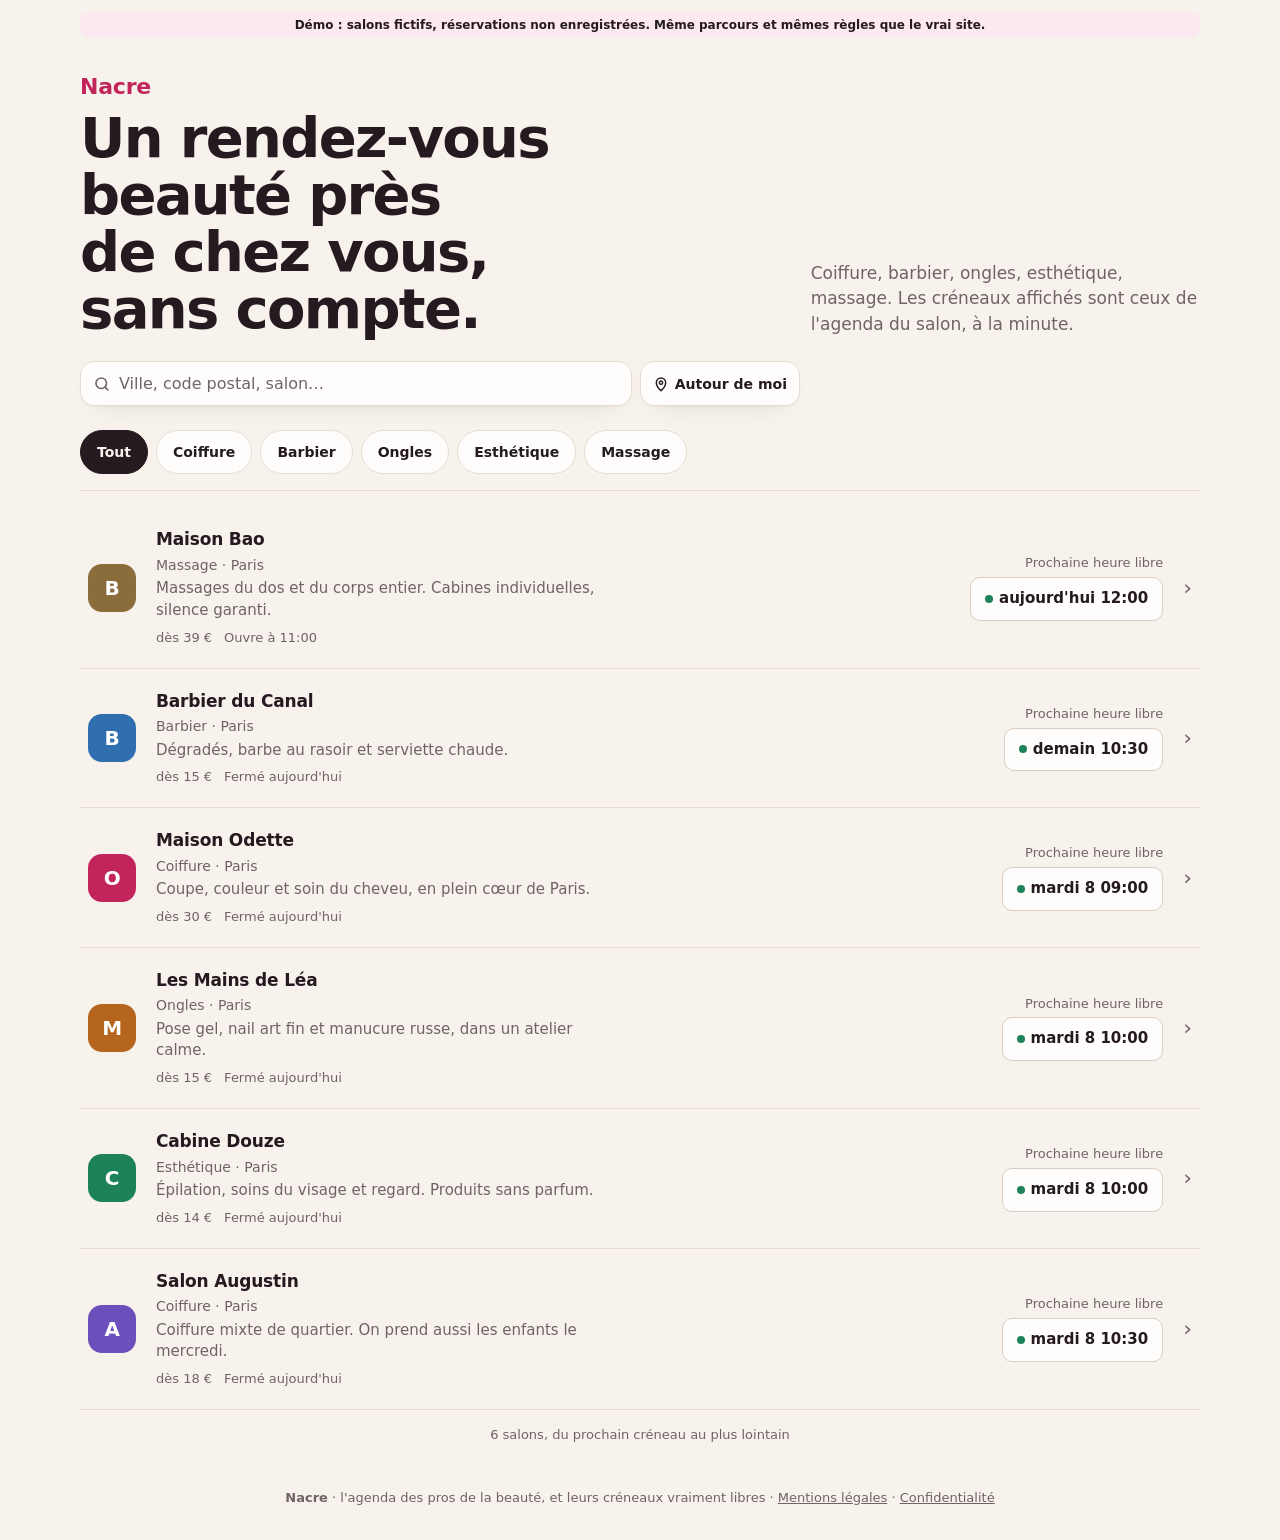
==== commit d26d7abc: "Démo du 16/11/2026 06:25 depuis reservation 18cc47f" ====
--- a/index.html
+++ b/index.html
@@ -7,8 +7,8 @@
     <meta name="theme-color" content="#241a1f" media="(prefers-color-scheme: dark)" />
     <title>Nacre · prendre rendez-vous</title>
     <link rel="icon" href="./favicon.svg" type="image/svg+xml" />
-    <script type="module" crossorigin src="./assets/index-DbRKZr3S.js"></script>
-    <link rel="modulepreload" crossorigin href="./assets/scheduling-Bbv402hZ.js">
+    <script type="module" crossorigin src="./assets/index-tCN1BEMO.js"></script>
+    <link rel="modulepreload" crossorigin href="./assets/scheduling-CNsxlHNQ.js">
     <link rel="stylesheet" crossorigin href="./assets/index-CCqzQRL7.css">
   </head>
   <body>
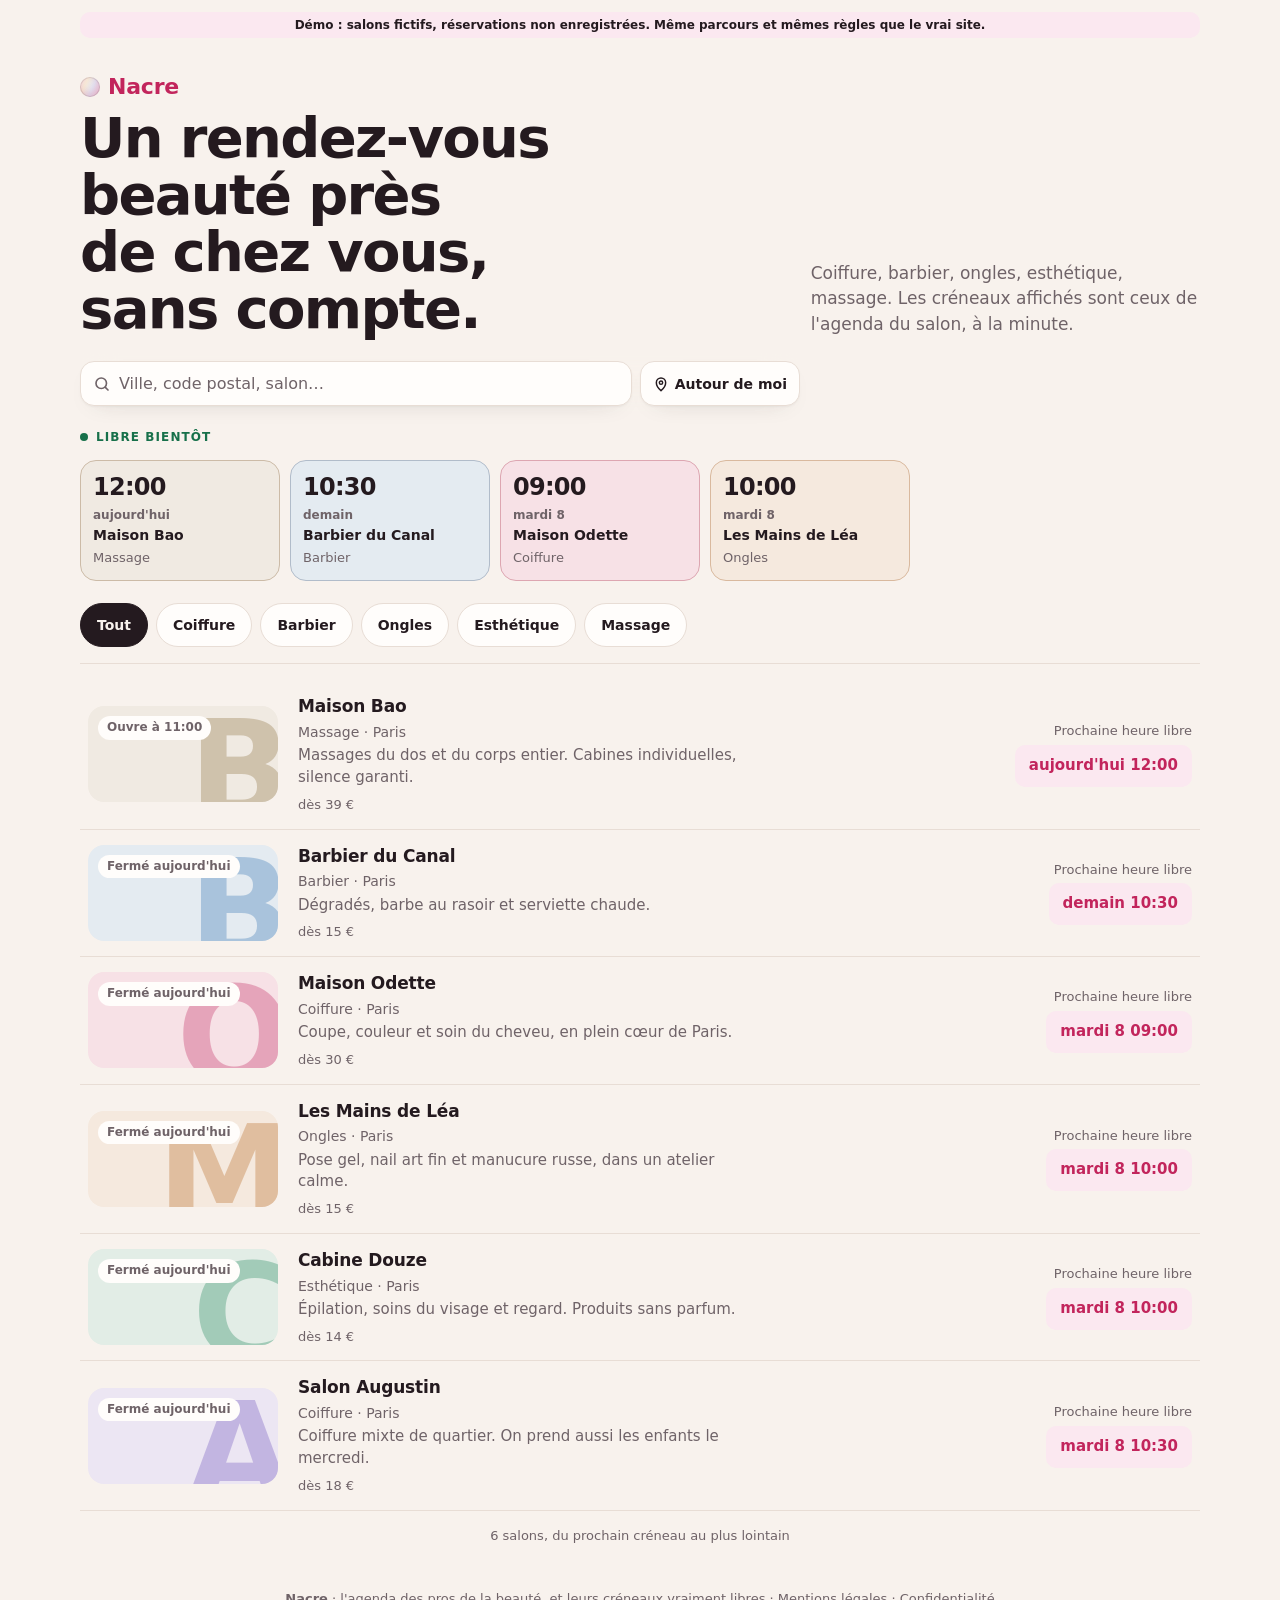
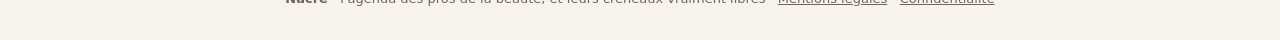
==== commit 324393ab: "Démo du 16/11/2026 13:08 depuis reservation df6b9fb" ====
--- a/index.html
+++ b/index.html
@@ -7,9 +7,9 @@
     <meta name="theme-color" content="#241a1f" media="(prefers-color-scheme: dark)" />
     <title>Nacre · prendre rendez-vous</title>
     <link rel="icon" href="./favicon.svg" type="image/svg+xml" />
-    <script type="module" crossorigin src="./assets/index-tCN1BEMO.js"></script>
+    <script type="module" crossorigin src="./assets/index-CzRiRSJl.js"></script>
     <link rel="modulepreload" crossorigin href="./assets/scheduling-CNsxlHNQ.js">
-    <link rel="stylesheet" crossorigin href="./assets/index-CCqzQRL7.css">
+    <link rel="stylesheet" crossorigin href="./assets/index-DvCyM8KW.css">
   </head>
   <body>
     <div id="root"></div>
--- a/assets/index-DvCyM8KW.css
+++ b/assets/index-DvCyM8KW.css
@@ -0,0 +1 @@
+:root{--bg: #f8f2ed;--card: #fffdfb;--fg: #241a1f;--muted: #6f6368;--line: #e8ddd5;--line-strong: #d9ccc2;--accent: #c2255c;--accent-ink: #ffffff;--accent-soft: #fbe8f0;--ok: #1d8257;--ok-soft: #e3f3ea;--nacre-reflet: linear-gradient(115deg, #f4d3df 0%, #f6e7d6 30%, #e3e6f4 60%, #f4d3df 100%);--mix: 13%;--ok-text: #17704a;--danger: #b42318;--gutter: 16px;--shadow: 0 1px 2px rgba(36, 26, 31, .04), 0 8px 24px -16px rgba(36, 26, 31, .25);--display: -apple-system, BlinkMacSystemFont, system-ui, "Segoe UI", Roboto, sans-serif;--body: var(--display);--ease: cubic-bezier(.2, .8, .2, 1);color-scheme:light}@media(prefers-color-scheme:dark){:root{--bg: #1d1418;--card: #2a1f24;--fg: #f8f2ed;--muted: #b3a5ab;--line: #3b2d33;--line-strong: #4c3c43;--accent: #f0598a;--accent-ink: #1b0a12;--accent-soft: #3a1827;--ok-text: #4cc38a;--ok-soft: #173326;--nacre-reflet: linear-gradient(115deg, #5a2a3d 0%, #4f3b2c 30%, #2f3450 60%, #5a2a3d 100%);--mix: 24%;--shadow: 0 1px 2px rgba(0,0,0,.3), 0 8px 24px -16px rgba(0,0,0,.6);color-scheme:dark}}*{box-sizing:border-box;-webkit-tap-highlight-color:transparent}html,body{margin:0;background:var(--bg);color:var(--fg);font-family:var(--body);font-size:100%;line-height:1.45}html{scroll-behavior:smooth}.shell{max-width:600px;margin:0 auto;padding-block:max(12px,env(safe-area-inset-top)) 32px;padding-left:max(var(--gutter),env(safe-area-inset-left));padding-right:max(var(--gutter),env(safe-area-inset-right));display:flex;flex-direction:column;gap:16px;min-height:100dvh}.page{display:flex;flex-direction:column;gap:16px;animation:appear .22s var(--ease)}@keyframes appear{0%{opacity:0;transform:translateY(6px)}to{opacity:1;transform:none}}h1,h2{font-family:var(--display);margin:0;text-wrap:balance;font-optical-sizing:auto}h1{font-size:clamp(1.75rem,7vw,2.125rem);font-weight:800;line-height:1.05;letter-spacing:-.025em}h2{font-size:1.3125rem;font-weight:700;letter-spacing:-.015em;margin-bottom:10px}p{margin:0}.muted{color:var(--muted)}.small{font-size:.8125rem}.center{text-align:center}.open{color:var(--ok-text);font-weight:600}.lead{font-size:1.0625rem;line-height:1.5;max-width:34em}.eyebrow{font:700 .75rem var(--body);text-transform:uppercase;letter-spacing:.09em}.hero{display:flex;flex-direction:column;gap:10px;padding-top:10px}.brand{font:800 .9375rem var(--display);letter-spacing:-.01em;color:var(--accent)}.hero h1{max-width:12em}.searchbar{position:sticky;top:max(0px,env(safe-area-inset-top));z-index:5;display:flex;gap:8px;padding:8px 0;margin:0 calc(-1 * var(--gutter));padding-left:var(--gutter);padding-right:var(--gutter);background:color-mix(in srgb,var(--bg) 78%,transparent);-webkit-backdrop-filter:blur(16px) saturate(160%);backdrop-filter:blur(16px) saturate(160%)}@media(prefers-reduced-transparency:reduce){.searchbar{background:var(--bg);-webkit-backdrop-filter:none;backdrop-filter:none}}.search{flex:1;display:flex;align-items:center;gap:8px;background:var(--card);border:1px solid var(--line);border-radius:14px;padding:0 12px;min-width:0;box-shadow:var(--shadow);color:var(--muted)}.search:focus-within{border-color:var(--accent);box-shadow:0 0 0 3px var(--accent-soft)}.search input{flex:1;min-width:0;border:0;background:none;font:500 1rem var(--body);color:var(--fg);padding:12px 0;outline:none}.search input::placeholder{color:var(--muted)}.search input::-webkit-search-cancel-button{display:none}.clear{border:0;background:none;color:var(--fg);width:44px;height:44px;margin:0 -11px;display:grid;place-items:center;cursor:pointer;flex:none}.clear span{width:22px;height:22px;border-radius:50%;background:var(--line);display:grid;place-items:center;font-size:1rem;line-height:1}.near{display:flex;align-items:center;gap:6px;border:1px solid var(--line);background:var(--card);color:var(--fg);border-radius:14px;padding:0 12px;font:600 .875rem var(--body);cursor:pointer;white-space:nowrap;box-shadow:var(--shadow);transition:transform .1s ease-out,background .15s}.near.on{background:var(--fg);color:var(--bg);border-color:var(--fg)}.near:active{transform:scale(.96)}.chips{display:flex;gap:8px;overflow-x:auto;margin:0 calc(-1 * var(--gutter));padding:2px var(--gutter) 4px;scrollbar-width:none}.chips::-webkit-scrollbar{display:none}.chip{flex:none;border:1px solid var(--line);background:var(--card);color:var(--fg);border-radius:999px;padding:0 16px;min-height:44px;font:600 .875rem var(--body);cursor:pointer;transition:transform .1s ease-out,background .15s,color .15s}.chip.on{background:var(--fg);color:var(--bg);border-color:var(--fg)}.chip:active{transform:scale(.95)}.list{display:flex;flex-direction:column;gap:10px}.card{display:grid;grid-template-columns:48px minmax(0,1fr) auto;grid-template-areas:"mono main chev" "mono slot chev";align-items:center;column-gap:14px;row-gap:6px;text-decoration:none;color:inherit;background:var(--card);border:1px solid var(--line);border-radius:18px;padding:14px;box-shadow:var(--shadow);transition:transform .12s var(--ease),border-color .15s}.card:active{transform:scale(.985)}@media(hover:hover){.card:hover{border-color:var(--line-strong)}}.card.skeleton{height:92px;background:linear-gradient(100deg,var(--card) 40%,var(--line) 50%,var(--card) 60%);background-size:300% 100%;animation:shimmer 1.4s linear infinite;border-color:transparent}.card.skeleton.tall{height:220px}@keyframes shimmer{to{background-position:-300% 0}}.mono{flex:none;width:48px;height:48px;border-radius:14px;color:#fff;display:grid;place-items:center;font:800 1.25rem var(--display);letter-spacing:-.02em}.mono.small{width:32px;height:32px;border-radius:10px;font-size:.9375rem}.card-main{flex:1;min-width:0;display:flex;flex-direction:column;gap:3px;font-size:.875rem}.card-top{display:flex;align-items:baseline;justify-content:space-between;gap:8px}.card-top strong{font-size:1.0625rem;font-family:var(--display);letter-spacing:-.01em}.dist{font-variant-numeric:tabular-nums;color:var(--muted);font-size:.8125rem;white-space:nowrap}.card .mono{grid-area:mono}.card-main{grid-area:main}.card .chev{grid-area:chev}.card-tag{display:none}.card-slot{grid-area:slot;font-size:.8125rem}.card-slot .when{display:none}.card-foot{display:flex;flex-wrap:wrap;gap:4px 12px;margin-top:4px;font-size:.8125rem}.next{font-weight:600;display:inline-flex;align-items:center;gap:6px}.dot{width:8px;height:8px;border-radius:50%;display:inline-block;background:var(--muted)}.dot.ok{background:var(--ok)}.empty{padding:32px 8px;text-align:center;color:var(--muted);text-wrap:balance}.topnav{margin-bottom:-8px}.salon-kind{color:var(--salon, var(--accent))}@media(prefers-color-scheme:dark){.salon-kind{color:var(--accent)}}.head{display:flex;flex-direction:column;gap:8px}.steps{display:flex;gap:6px}.steps span{flex:1;height:4px;border-radius:2px;background:var(--line);transition:background .25s var(--ease)}.steps span.on{background:var(--accent)}.summary{display:flex;flex-wrap:wrap;gap:8px}.pill{font:600 .8125rem var(--body);color:var(--fg);background:var(--accent-soft);border:0;border-radius:999px;padding:7px 14px;min-height:44px;cursor:pointer;transition:transform .1s ease-out}.pill:active{transform:scale(.95)}section{display:flex;flex-direction:column;gap:6px}.group{display:flex;flex-direction:column;gap:6px;margin-bottom:10px}.cat{font:700 .75rem var(--body);text-transform:uppercase;letter-spacing:.08em;color:var(--muted);margin:8px 0 2px}.row{display:flex;align-items:center;gap:12px;width:100%;text-align:left;background:var(--card);color:var(--fg);border:1px solid var(--line);border-radius:14px;padding:14px;font:inherit;cursor:pointer;transition:transform .1s ease-out,border-color .15s}.row:active{transform:scale(.985)}.row.picked{border-color:var(--accent)}.row-main{display:flex;flex-direction:column;gap:2px;flex:1;min-width:0}.row-main .muted{font-size:.875rem}.chev{color:var(--muted);font-size:1.375rem;line-height:1}.team{margin-top:8px}.avatars{display:flex;flex-direction:column;gap:10px;font-size:.875rem}.avatar{display:flex;align-items:center;gap:10px}.link{background:none;border:0;color:var(--accent);font:600 .9375rem var(--body);padding:6px 0;min-height:44px;display:inline-flex;align-items:center;cursor:pointer;text-align:left;text-decoration:none}.back{align-self:flex-start;margin-bottom:2px}.days{scroll-behavior:smooth;display:flex;gap:6px;overflow-x:auto;padding-bottom:6px;margin:0 calc(-1 * var(--gutter));padding-left:var(--gutter);padding-right:var(--gutter);scrollbar-width:none;scroll-snap-type:x proximity}.days::-webkit-scrollbar{display:none}.day{flex:none;width:64px;scroll-snap-align:start;display:flex;flex-direction:column;align-items:center;gap:2px;padding:8px 4px;border-radius:12px;border:1px solid var(--line);background:var(--card);color:var(--fg);font:inherit;cursor:pointer;transition:transform .1s ease-out,background .15s,color .15s}.day:active:not(:disabled){transform:scale(.95)}.day .wd{font-size:.6875rem;font-weight:700;text-transform:uppercase;letter-spacing:.04em}.day .dn{font:700 1.25rem var(--display)}.day .cnt{font-size:.6875rem;color:var(--accent);font-weight:600;white-space:nowrap}.day.on{background:var(--fg);color:var(--bg);border-color:var(--fg)}.day.on .cnt{color:var(--bg)}.day.off{opacity:.5;cursor:default}.day.off .cnt{color:var(--muted)}.times{display:grid;grid-template-columns:repeat(auto-fill,minmax(76px,1fr));gap:8px}.time{min-height:44px;padding:10px 0;border-radius:10px;border:1px solid var(--line);background:var(--card);color:var(--fg);font:600 .9375rem var(--body);font-variant-numeric:tabular-nums;cursor:pointer;transition:transform .1s ease-out,background .12s,color .12s}.time.on,.time:active{background:var(--accent);color:var(--accent-ink);border-color:var(--accent);transform:scale(.96)}.form{display:flex;flex-direction:column;gap:14px}.form label{display:flex;flex-direction:column;gap:6px;font-weight:600;font-size:.875rem}.form input:not([type=checkbox]){font:400 1.0625rem var(--body);color:var(--fg);background:var(--card);border:1px solid var(--line);border-radius:12px;padding:12px 14px;width:100%}.form input:focus{outline:2px solid var(--accent);outline-offset:1px;border-color:transparent}.check{flex-direction:row!important;align-items:flex-start;gap:10px!important;font-weight:400!important}.check input{margin-top:3px;accent-color:var(--accent);width:18px;height:18px}.btn{display:block;width:100%;text-align:center;text-decoration:none;background:var(--accent);color:var(--accent-ink);border:0;border-radius:14px;padding:15px;font:700 1.0625rem var(--body);cursor:pointer;transition:transform .1s ease-out}.btn:active{transform:scale(.98)}.btn:disabled{opacity:.6}.btn.danger{background:var(--danger);color:#fff}.err{color:var(--danger);font-weight:600}.done{align-items:center;text-align:center;gap:12px;padding-top:16px}.done .ok{width:64px;height:64px;border-radius:50%;background:var(--ok);color:#fff;font:700 2rem var(--display);display:grid;place-items:center;animation:pop .32s var(--ease)}@keyframes pop{0%{transform:scale(.6);opacity:0}to{transform:none;opacity:1}}.done .ok.off{background:var(--muted);animation:none}.done .lead{font-size:1.125rem;font-weight:600}.done .btn{max-width:320px}.done code{font-size:.75rem;word-break:break-all}.confirm{display:flex;flex-direction:column;gap:8px;align-items:center;background:var(--card);border:1px solid var(--line);border-radius:14px;padding:14px;width:100%}.prose{display:flex;flex-direction:column;gap:12px;overflow-wrap:anywhere}.prose h1{margin-bottom:4px}.prose h2{font-size:1.1875rem;margin:14px 0 0}.prose p,.prose li,.prose dd{line-height:1.55;max-width:38em}.prose ul{margin:0;padding-left:20px;display:flex;flex-direction:column;gap:6px}.prose a{color:var(--accent)}.facts{margin:0;display:flex;flex-direction:column;gap:6px}.facts dt{font-weight:700;margin-top:6px}.facts dd{margin:0}.basis{display:block;margin-top:4px;font-size:.875rem;color:var(--muted)}.box{background:var(--card);border:1px solid var(--line);border-radius:14px;padding:12px 14px}.draft{align-self:flex-start;font:700 .75rem var(--body);text-transform:uppercase;letter-spacing:.06em;color:var(--fg);background:var(--accent-soft);border-radius:999px;padding:5px 10px}mark.todo{background:var(--accent-soft);color:var(--accent);font-weight:600;border-radius:4px;padding:0 4px}.check-help{display:block;margin-top:3px}.form a{color:var(--accent)}.foot{margin-top:auto;padding-top:24px;font-size:.8125rem;color:var(--muted);text-align:center;text-wrap:balance}.foot a{color:inherit}.demo-note{font:600 .75rem var(--body);text-align:center;padding:6px 12px;margin:-4px calc(-1 * var(--gutter)) 0;background:var(--accent-soft);color:var(--fg)}.salon,.salon-info,.salon-panel{display:flex;flex-direction:column;gap:16px;min-width:0}.salon-panel>section{gap:6px}.salon:not(.step-service) .first-only{display:none}.panel-title,.steps-panel,.recap,.panel-empty{display:none}.days-wrap{display:flex;align-items:stretch;gap:6px}.days-wrap .days{flex:1;min-width:0}.days-arrow{display:none;flex:none;width:36px;border:1px solid var(--line);background:var(--card);color:var(--fg);border-radius:12px;font-size:1.25rem;cursor:pointer;margin-bottom:6px}.days-arrow:disabled{opacity:.35;cursor:default}@media(hover:hover)and (pointer:fine){.days-arrow{display:block}.days-wrap .days{margin:0;padding-left:0;padding-right:0}}@media(min-width:900px){:root{--gutter: 40px}.shell{max-width:1200px;gap:20px}.demo-note{margin:0;border-radius:10px}.hero{display:grid;grid-template-columns:minmax(0,1.4fr) minmax(0,1fr);align-items:end;column-gap:48px;padding-top:16px}.hero .brand{grid-column:1 / -1;font-size:1.375rem}.hero h1{font-size:clamp(2.5rem,4.4vw,3.5rem);max-width:15ch;letter-spacing:-.03em;line-height:1.02}.hero .lead{color:var(--muted);max-width:36ch;justify-self:end}.searchbar{max-width:720px;margin:0;padding-left:0;padding-right:0}.chips{flex-wrap:wrap;overflow:visible;margin:0;padding:0 0 16px;border-bottom:1px solid var(--line)}.list{gap:0}.card{grid-template-columns:48px minmax(0,1.3fr) minmax(0,1fr) auto;grid-template-areas:"mono main slot chev";column-gap:20px;background:none;border:0;border-bottom:1px solid var(--line);border-radius:0;box-shadow:none;padding:20px 8px}.card.skeleton{border-radius:12px;margin-bottom:8px}@media(hover:hover){.card:hover{background:var(--card)}}.card-tag{display:block;font-size:.9375rem;max-width:46ch}.card-slot{justify-self:end;display:flex;flex-direction:column;align-items:flex-end;gap:4px}.card-slot .when{display:block;color:var(--muted)}.card-slot .next{border:1px solid var(--line-strong);background:var(--card);border-radius:10px;padding:10px 14px;font-size:.9375rem;font-variant-numeric:tabular-nums}.salon{display:grid;grid-template-columns:minmax(0,1fr) 400px;gap:64px;align-items:start}.salon .first-only,.salon:not(.step-service) .first-only{display:flex;flex-direction:column;gap:6px}.salon-info .steps-top,.salon-info .summary{display:none}.head h1{font-size:clamp(2.25rem,4vw,3.25rem);letter-spacing:-.03em}.first-only .lead{margin-bottom:6px}.menu h2{font-size:1.3125rem}.item{background:none;border:0;border-bottom:1px solid var(--line);border-radius:0;padding:14px 4px}.item .row-main{flex-direction:row;align-items:baseline;gap:12px}.item .row-main:after{content:"";flex:1;order:1;border-bottom:1px dotted var(--line-strong);transform:translateY(-.3em)}.item .row-main .muted{order:2;font-variant-numeric:tabular-nums;white-space:nowrap}.item .chev{display:none}@media(hover:hover){.item:hover strong{color:var(--accent)}}.item.picked{box-shadow:inset 3px 0 0 var(--accent);padding-left:14px;border-color:var(--line)}.item.picked strong{color:var(--accent)}.salon-panel{position:sticky;top:24px;background:var(--card);border:1px solid var(--line);border-radius:20px;padding:20px;gap:14px;max-height:calc(100dvh - 48px);overflow-y:auto}.panel-title{display:block;font:700 1.1875rem var(--display);letter-spacing:-.01em}.steps-panel,.panel-empty{display:flex}.recap{display:flex;flex-direction:column;margin:0;padding:0;list-style:none;border-top:1px solid var(--line)}.recap li{display:grid;grid-template-columns:5.5rem minmax(0,1fr) auto;align-items:center;gap:8px;border-bottom:1px solid var(--line);font-size:.9375rem}.recap .k{color:var(--muted);font-size:.8125rem;font-weight:600}.recap .v{font-weight:600}.recap .link{font-size:.875rem}.salon-panel .back{display:none}.salon-panel h2{font-size:1.125rem}.salon-panel .row{padding:12px}.salon-panel .days{margin:0;padding-left:0;padding-right:0}.salon-panel .day{width:66px}.salon-panel .times{grid-template-columns:repeat(4,1fr)}.salon-panel .done{padding-top:4px}.salon-panel .done .btn{max-width:none}.page>.done,.page>.head{max-width:560px;width:100%;margin-inline:auto}.page>.prose,.page:has(>.prose)>.topnav{max-width:720px;width:100%;margin-inline:auto}}@media(prefers-reduced-motion:reduce){html{scroll-behavior:auto}.page{animation:fade .15s ease}@keyframes fade{0%{opacity:0}to{opacity:1}}.done .ok,.card.skeleton{animation:none}.days{scroll-behavior:auto}.card:active,.row:active,.btn:active,.chip:active,.near:active,.day:active:not(:disabled),.time:active,.pill:active{transform:none}}@media(prefers-contrast:more){:root{--line: var(--fg);--muted: var(--fg)}.searchbar{background:var(--bg);backdrop-filter:none}}.vh{position:absolute;width:1px;height:1px;overflow:hidden;clip-path:inset(50%);white-space:nowrap}.brand{display:inline-flex;align-items:center;gap:8px}.perle{width:20px;height:20px;border-radius:50%;background:var(--nacre-reflet);box-shadow:inset 0 0 0 1px color-mix(in srgb,var(--fg) 12%,transparent),inset -3px -4px 6px #c2255c2e;flex:none}.bientot h2{display:flex;align-items:center;gap:8px;margin:0 0 8px;font:700 .75rem var(--body);text-transform:uppercase;letter-spacing:.09em;color:var(--ok-text)}.pouls{width:8px;height:8px;border-radius:50%;background:currentColor;animation:pouls 2.4s var(--ease) infinite}@keyframes pouls{0%{box-shadow:0 0 color-mix(in srgb,currentColor 45%,transparent)}70%,to{box-shadow:0 0 0 7px transparent}}.rail{list-style:none;display:flex;gap:10px;overflow-x:auto;margin:0 calc(-1 * var(--gutter));padding:2px var(--gutter) 6px;scroll-snap-type:x mandatory;scrollbar-width:none}.rail::-webkit-scrollbar{display:none}.rail li{flex:none;scroll-snap-align:start}.tuile{width:150px;min-height:104px;display:flex;flex-direction:column;justify-content:space-between;gap:6px;padding:12px;border-radius:16px;text-decoration:none;color:var(--fg);border:1px solid color-mix(in srgb,var(--salon) 30%,var(--line));background:color-mix(in srgb,var(--salon) var(--mix),var(--card));transition:transform .1s ease-out}.tuile:active{transform:scale(.97)}.tuile .h{font:800 1.5rem var(--display);letter-spacing:-.03em;font-variant-numeric:tabular-nums}.tuile .j{display:block;font-size:.75rem;font-weight:600;color:var(--muted)}.tuile strong{display:block;font-size:.875rem}.tuile .muted{font-size:.8125rem}.card.v1{display:flex;flex-direction:column;padding:0;overflow:hidden;gap:0}.card.v1 .chev{display:none}.card.v1 .couv{position:relative;height:84px;background:color-mix(in srgb,var(--salon) var(--mix),var(--card));overflow:hidden}.couv .lettre{position:absolute;right:-6px;bottom:-36px;font:800 8.5rem/1 var(--display);letter-spacing:-.06em;color:color-mix(in srgb,var(--salon) 32%,transparent);user-select:none}.couv .etat,.head-salon .etat{position:absolute;left:12px;top:12px;padding:4px 10px;border-radius:999px;background:var(--card);font-size:.8125rem;font-weight:700;color:var(--muted)}.couv .etat.ouvert{color:var(--ok-text)}.card.v1 .card-main{padding:12px 14px 0}.card.v1 .card-slot{padding:10px 14px 14px}.card-slot .next{background:var(--accent-soft);color:var(--accent);border-radius:10px;padding:9px 12px;font-weight:700;font-size:.9375rem;font-variant-numeric:tabular-nums;min-height:40px}.next .libre{font-weight:600;font-size:.8125rem}.head-salon{position:relative;overflow:hidden;background:color-mix(in srgb,var(--salon) var(--mix),var(--bg));margin-inline:calc(-1 * var(--gutter));padding:20px var(--gutter) 22px}.head-salon>*:not(.lettre){position:relative}.head-salon .lettre{position:absolute;right:-10px;top:-30px;font:800 12rem/1 var(--display);letter-spacing:-.06em;color:color-mix(in srgb,var(--salon) 22%,transparent);user-select:none}.head-salon .salon-kind,.head-salon .muted{color:var(--fg)}.row .mono.small,.avatars .mono.small{width:44px;height:44px;border-radius:50%;font-size:1.125rem}.coche{width:64px;height:64px}.coche circle{fill:var(--ok-soft)}.coche path{fill:none;stroke:var(--ok-text);stroke-width:4;stroke-linecap:round;stroke-linejoin:round;stroke-dasharray:40;stroke-dashoffset:40;animation:trace .42s .12s var(--ease) forwards}@keyframes trace{to{stroke-dashoffset:0}}.billet{width:100%;text-align:left;border-radius:22px;background:var(--card);border:1px solid var(--line);overflow:hidden;box-shadow:0 1px 2px #241a1f0d,0 18px 40px -26px #241a1f73}.billet .reflet{height:10px;background:var(--nacre-reflet);background-size:220% 100%;animation:reflet 6s ease-in-out 1 both}@keyframes reflet{0%{background-position:100% 0}to{background-position:0 0}}.billet-haut{display:grid;grid-template-columns:auto 1fr;gap:14px;padding:16px;align-items:center}.cal{width:64px;border-radius:14px;overflow:hidden;text-align:center;border:1px solid var(--line);display:flex;flex-direction:column}.cal .m{background:var(--accent);color:var(--accent-ink);font:700 .6875rem var(--body);text-transform:uppercase;letter-spacing:.08em;padding:3px 0}.cal .j{font:800 1.75rem/1.15 var(--display);padding-top:2px}.cal .s{font-size:.6875rem;color:var(--muted);padding-bottom:4px;font-weight:600}.billet .quand{font:800 1.375rem var(--display);letter-spacing:-.02em;font-variant-numeric:tabular-nums}.billet .quoi{font-weight:600}.billet .sep{border:0;border-top:1px dashed var(--line-strong);margin:0 16px}.billet-bas{display:flex;align-items:center;gap:10px;padding:14px 16px 16px;font-size:.9375rem}.mono.rond{border-radius:50%;background:var(--accent);color:var(--accent-ink)}.billet.off .quand{text-decoration:line-through;color:var(--muted)}.billet.off .reflet{display:none}@media(min-width:900px){.rail{margin:0;padding-left:0;padding-right:0;flex-wrap:wrap}.tuile{width:200px}.card.v1{display:grid;grid-template-columns:140px minmax(0,1.3fr) minmax(0,1fr);grid-template-areas:"couv main slot";align-items:center;column-gap:20px;padding:14px 8px;overflow:visible}.card.v1 .couv{grid-area:couv;height:96px;border-radius:16px}.card.v1 .card-main,.card.v1 .card-slot{padding:0}.card-slot .next{border:0;padding:10px 14px}.card-slot .next .libre{display:none}.head-salon{margin-inline:0;border-radius:22px;padding:26px 26px 28px}}@media(prefers-reduced-motion:reduce){.pouls,.billet .reflet{animation:none}.coche path{animation:none;stroke-dashoffset:0}}@media(prefers-contrast:more){.couv .lettre,.head-salon .lettre{display:none}}h1{font-weight:700;letter-spacing:-.025em}h2,.panel-title{font-weight:650;letter-spacing:-.015em}.brand{font-weight:700;letter-spacing:-.01em}.tuile .h,.billet .quand,.cal .j,.couv .lettre,.head-salon .lettre,.mono{font-weight:700}.card.v1{align-items:stretch}.rail{scroll-padding-inline:var(--gutter)}.day{width:74px}.head-salon .lettre{color:color-mix(in srgb,var(--salon) 16%,transparent)}@media(min-width:900px){.card.v1{grid-template-columns:190px minmax(0,1.3fr) minmax(0,1fr);align-items:center}.card.v1 .couv .etat{left:10px;top:10px;padding:3px 9px;font-size:.75rem;white-space:nowrap}.salon-panel .day{width:74px}}
